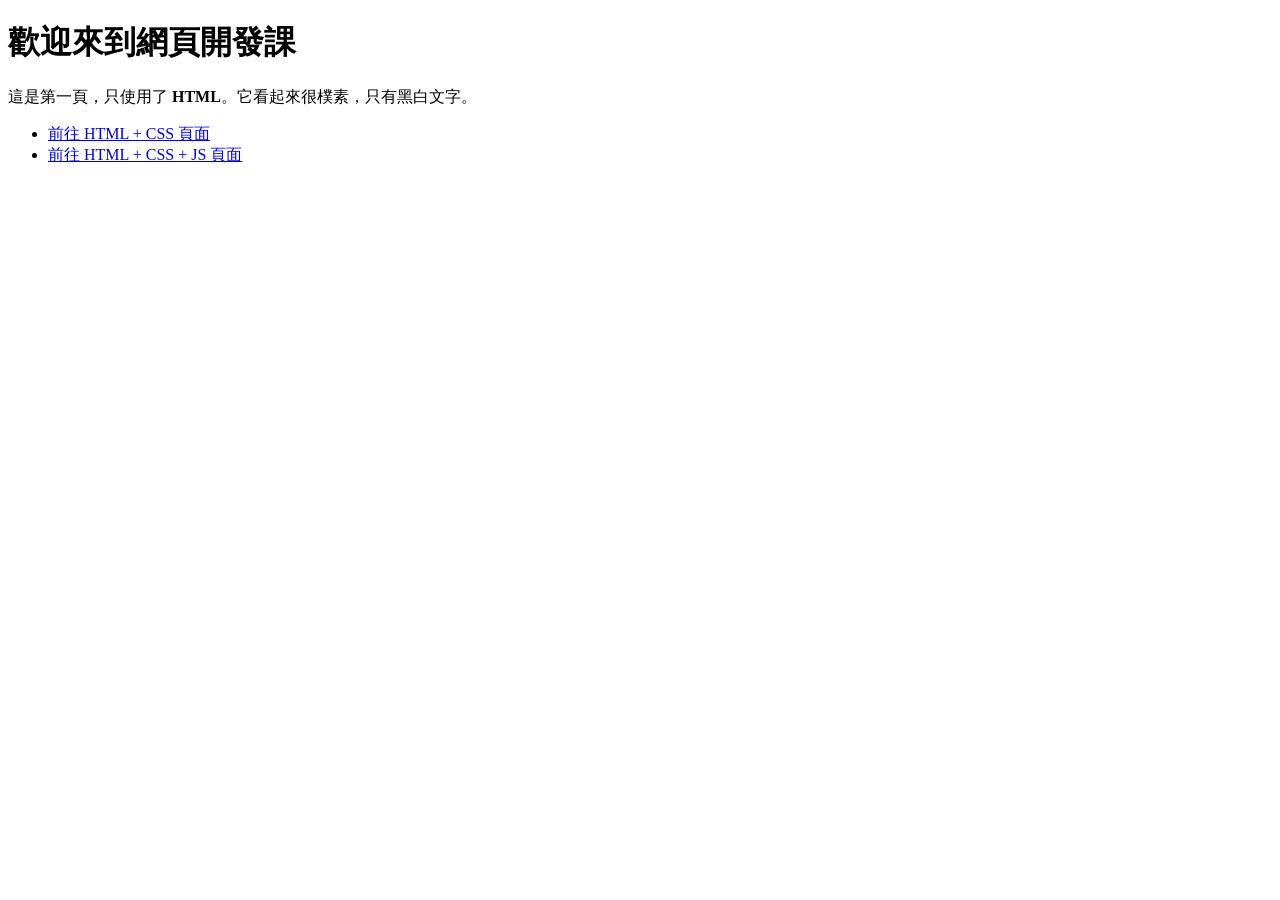
==== index.html @ a5337b9a "First commit" ====
<!DOCTYPE html>
<html lang="zh-Hant">
<head>
    <meta charset="UTF-8">
    <title>HTML 基礎 - WebBasic</title>
</head>
<body>
    <h1>歡迎來到網頁開發課</h1>
    <p>這是第一頁，只使用了 <strong>HTML</strong>。它看起來很樸素，只有黑白文字。</p>
    <nav>
        <ul>
            <li><a href="css-demo.html">前往 HTML + CSS 頁面</a></li>
            <li><a href="js-demo.html">前往 HTML + CSS + JS 頁面</a></li>
        </ul>
    </nav>
</body>
</html>
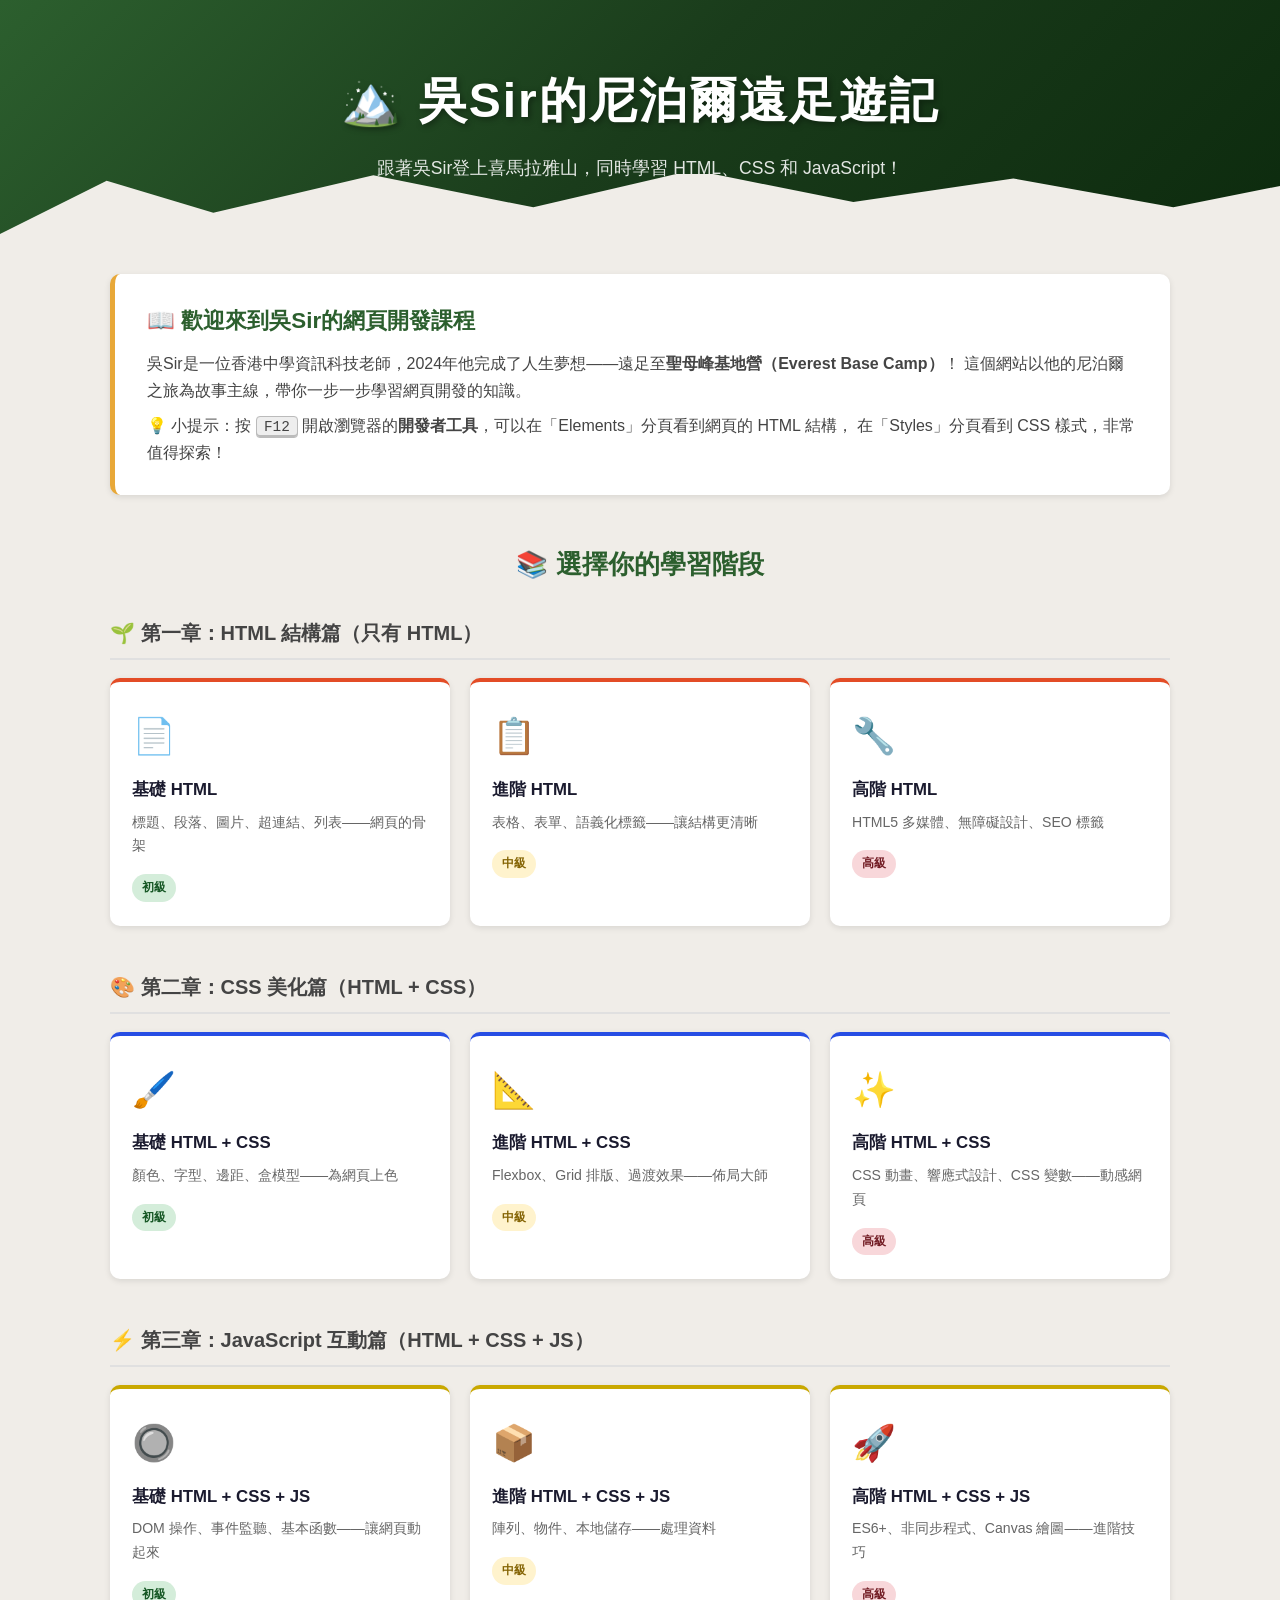
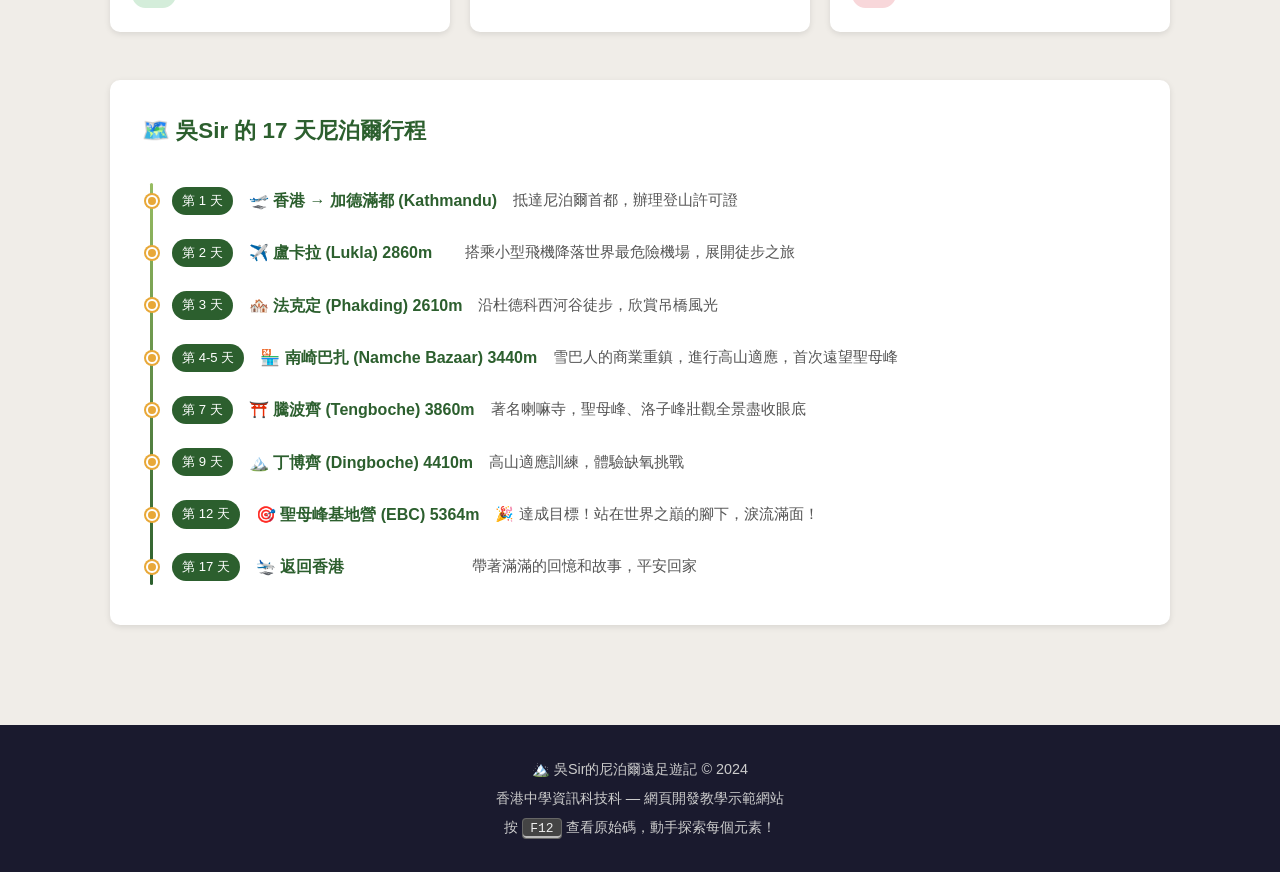
==== commit 609a1b7a: "update pages" ====
--- a/index.html
+++ b/index.html
@@ -1,17 +1,182 @@
 <!DOCTYPE html>
+<!-- 這是 HTML 文件的根元素，lang="zh-Hant" 表示繁體中文 -->
 <html lang="zh-Hant">
 <head>
+    <!-- meta charset 告訴瀏覽器使用 UTF-8 編碼（支援中文） -->
     <meta charset="UTF-8">
-    <title>HTML 基礎 - WebBasic</title>
+    <!-- viewport 設定讓網頁在手機上也能正常顯示（響應式設計） -->
+    <meta name="viewport" content="width=device-width, initial-scale=1.0">
+    <!-- description 是 SEO 用的網頁描述 -->
+    <meta name="description" content="吳Sir的尼泊爾遠足遊記 — 香港中學網頁開發教學示範網站">
+    <meta name="author" content="吳Sir">
+    <title>🏔️ 吳Sir的尼泊爾遠足遊記 — 主頁</title>
+    <!-- 連結外部 CSS 樣式表 -->
+    <link rel="stylesheet" href="style.css">
 </head>
 <body>
-    <h1>歡迎來到網頁開發課</h1>
-    <p>這是第一頁，只使用了 <strong>HTML</strong>。它看起來很樸素，只有黑白文字。</p>
-    <nav>
-        <ul>
-            <li><a href="css-demo.html">前往 HTML + CSS 頁面</a></li>
-            <li><a href="js-demo.html">前往 HTML + CSS + JS 頁面</a></li>
-        </ul>
-    </nav>
+
+    <!-- ========== 網站標題區 (Header) ========== -->
+    <header class="site-header">
+        <div class="header-content">
+            <h1>🏔️ 吳Sir的尼泊爾遠足遊記</h1>
+            <p class="subtitle">跟著吳Sir登上喜馬拉雅山，同時學習 HTML、CSS 和 JavaScript！</p>
+        </div>
+    </header>
+
+    <!-- ========== 主要內容區 (Main) ========== -->
+    <main class="container">
+
+        <!-- 介紹段落 -->
+        <section class="intro">
+            <h2>📖 歡迎來到吳Sir的網頁開發課程</h2>
+            <p>
+                吳Sir是一位香港中學資訊科技老師，2024年他完成了人生夢想——遠足至<strong>聖母峰基地營（Everest Base Camp）</strong>！
+                這個網站以他的尼泊爾之旅為故事主線，帶你一步一步學習網頁開發的知識。
+            </p>
+            <p>
+                💡 小提示：按 <kbd>F12</kbd> 開啟瀏覽器的<strong>開發者工具</strong>，可以在「Elements」分頁看到網頁的 HTML 結構，
+                在「Styles」分頁看到 CSS 樣式，非常值得探索！
+            </p>
+        </section>
+
+        <!-- ===== 課程導航卡片 ===== -->
+        <section class="courses">
+            <h2>📚 選擇你的學習階段</h2>
+
+            <!-- HTML 系列 -->
+            <div class="level-section">
+                <h3>🌱 第一章：HTML 結構篇（只有 HTML）</h3>
+                <div class="card-grid">
+                    <a href="html-basic.html" class="card card-html">
+                        <span class="card-icon">📄</span>
+                        <h4>基礎 HTML</h4>
+                        <p>標題、段落、圖片、超連結、列表——網頁的骨架</p>
+                        <span class="badge badge-beginner">初級</span>
+                    </a>
+                    <a href="html-intermediate.html" class="card card-html">
+                        <span class="card-icon">📋</span>
+                        <h4>進階 HTML</h4>
+                        <p>表格、表單、語義化標籤——讓結構更清晰</p>
+                        <span class="badge badge-intermediate">中級</span>
+                    </a>
+                    <a href="html-advanced.html" class="card card-html">
+                        <span class="card-icon">🔧</span>
+                        <h4>高階 HTML</h4>
+                        <p>HTML5 多媒體、無障礙設計、SEO 標籤</p>
+                        <span class="badge badge-advanced">高級</span>
+                    </a>
+                </div>
+            </div>
+
+            <!-- HTML + CSS 系列 -->
+            <div class="level-section">
+                <h3>🎨 第二章：CSS 美化篇（HTML + CSS）</h3>
+                <div class="card-grid">
+                    <a href="html-css-basic.html" class="card card-css">
+                        <span class="card-icon">🖌️</span>
+                        <h4>基礎 HTML + CSS</h4>
+                        <p>顏色、字型、邊距、盒模型——為網頁上色</p>
+                        <span class="badge badge-beginner">初級</span>
+                    </a>
+                    <a href="html-css-intermediate.html" class="card card-css">
+                        <span class="card-icon">📐</span>
+                        <h4>進階 HTML + CSS</h4>
+                        <p>Flexbox、Grid 排版、過渡效果——佈局大師</p>
+                        <span class="badge badge-intermediate">中級</span>
+                    </a>
+                    <a href="html-css-advanced.html" class="card card-css">
+                        <span class="card-icon">✨</span>
+                        <h4>高階 HTML + CSS</h4>
+                        <p>CSS 動畫、響應式設計、CSS 變數——動感網頁</p>
+                        <span class="badge badge-advanced">高級</span>
+                    </a>
+                </div>
+            </div>
+
+            <!-- HTML + CSS + JS 系列 -->
+            <div class="level-section">
+                <h3>⚡ 第三章：JavaScript 互動篇（HTML + CSS + JS）</h3>
+                <div class="card-grid">
+                    <a href="html-css-js-basic.html" class="card card-js">
+                        <span class="card-icon">🔘</span>
+                        <h4>基礎 HTML + CSS + JS</h4>
+                        <p>DOM 操作、事件監聽、基本函數——讓網頁動起來</p>
+                        <span class="badge badge-beginner">初級</span>
+                    </a>
+                    <a href="html-css-js-intermediate.html" class="card card-js">
+                        <span class="card-icon">📦</span>
+                        <h4>進階 HTML + CSS + JS</h4>
+                        <p>陣列、物件、本地儲存——處理資料</p>
+                        <span class="badge badge-intermediate">中級</span>
+                    </a>
+                    <a href="html-css-js-advanced.html" class="card card-js">
+                        <span class="card-icon">🚀</span>
+                        <h4>高階 HTML + CSS + JS</h4>
+                        <p>ES6+、非同步程式、Canvas 繪圖——進階技巧</p>
+                        <span class="badge badge-advanced">高級</span>
+                    </a>
+                </div>
+            </div>
+        </section>
+
+        <!-- ===== 行程時間軸 ===== -->
+        <section class="journey">
+            <h2>🗺️ 吳Sir 的 17 天尼泊爾行程</h2>
+            <div class="timeline">
+                <div class="timeline-item">
+                    <span class="day">第 1 天</span>
+                    <span class="location">🛫 香港 → 加德滿都 (Kathmandu)</span>
+                    <span class="desc">抵達尼泊爾首都，辦理登山許可證</span>
+                </div>
+                <div class="timeline-item">
+                    <span class="day">第 2 天</span>
+                    <span class="location">✈️ 盧卡拉 (Lukla) 2860m</span>
+                    <span class="desc">搭乘小型飛機降落世界最危險機場，展開徒步之旅</span>
+                </div>
+                <div class="timeline-item">
+                    <span class="day">第 3 天</span>
+                    <span class="location">🏘️ 法克定 (Phakding) 2610m</span>
+                    <span class="desc">沿杜德科西河谷徒步，欣賞吊橋風光</span>
+                </div>
+                <div class="timeline-item">
+                    <span class="day">第 4-5 天</span>
+                    <span class="location">🏪 南崎巴扎 (Namche Bazaar) 3440m</span>
+                    <span class="desc">雪巴人的商業重鎮，進行高山適應，首次遠望聖母峰</span>
+                </div>
+                <div class="timeline-item">
+                    <span class="day">第 7 天</span>
+                    <span class="location">⛩️ 騰波齊 (Tengboche) 3860m</span>
+                    <span class="desc">著名喇嘛寺，聖母峰、洛子峰壯觀全景盡收眼底</span>
+                </div>
+                <div class="timeline-item">
+                    <span class="day">第 9 天</span>
+                    <span class="location">🏔️ 丁博齊 (Dingboche) 4410m</span>
+                    <span class="desc">高山適應訓練，體驗缺氧挑戰</span>
+                </div>
+                <div class="timeline-item">
+                    <span class="day">第 12 天</span>
+                    <span class="location">🎯 聖母峰基地營 (EBC) 5364m</span>
+                    <span class="desc">🎉 達成目標！站在世界之巔的腳下，淚流滿面！</span>
+                </div>
+                <div class="timeline-item">
+                    <span class="day">第 17 天</span>
+                    <span class="location">🛬 返回香港</span>
+                    <span class="desc">帶著滿滿的回憶和故事，平安回家</span>
+                </div>
+            </div>
+        </section>
+
+    </main>
+
+    <!-- ========== 頁腳 (Footer) ========== -->
+    <footer class="site-footer">
+        <p>🏔️ 吳Sir的尼泊爾遠足遊記 &copy; 2024</p>
+        <p>香港中學資訊科技科 — 網頁開發教學示範網站</p>
+        <p>按 <kbd>F12</kbd> 查看原始碼，動手探索每個元素！</p>
+    </footer>
+
+    <!-- 連結外部 JavaScript 檔案 -->
+    <script src="script.js"></script>
+
 </body>
 </html>
--- a/style.css
+++ b/style.css
@@ -0,0 +1,322 @@
+/* =====================================================
+   吳Sir的尼泊爾遠足遊記 — 主要樣式表 (style.css)
+   這個檔案提供主頁及共用元素的樣式。
+   按 F12 開啟開發者工具，在「Elements」或「Styles」面板查看！
+   ===================================================== */
+
+/* === CSS 自定義屬性（變數）=== */
+/* 使用 var(--變數名) 就可以在任何地方引用這些顏色 */
+:root {
+    --color-primary:    #2c5f2e;   /* 山林深綠 */
+    --color-secondary:  #97bc62;   /* 嫩葉淺綠 */
+    --color-accent:     #e8a838;   /* 陽光金黃 */
+    --color-snow:       #f0ede8;   /* 雪山米白 */
+    --color-dark:       #1a1a2e;   /* 深夜藍黑 */
+    --color-html:       #e34c26;   /* HTML 橙色 */
+    --color-css:        #264de4;   /* CSS 藍色 */
+    --color-js:         #c9a800;   /* JS 深黃色 */
+    --font-main:        'Microsoft JhengHei', 'PingFang TC', 'Noto Sans TC', sans-serif;
+    --font-code:        'Consolas', 'Courier New', monospace;
+    --shadow-sm:        0 2px 6px rgba(0,0,0,0.10);
+    --shadow-md:        0 4px 14px rgba(0,0,0,0.15);
+    --shadow-lg:        0 8px 28px rgba(0,0,0,0.20);
+    --radius:           10px;
+    --transition:       all 0.3s ease;
+}
+
+/* === CSS 重置與基礎 === */
+*, *::before, *::after {
+    box-sizing: border-box;
+    margin: 0;
+    padding: 0;
+}
+
+body {
+    font-family: var(--font-main);
+    background-color: var(--color-snow);
+    color: var(--color-dark);
+    line-height: 1.7;
+    min-height: 100vh;
+}
+
+/* === 主頁標題列 === */
+.site-header {
+    background: linear-gradient(135deg, var(--color-primary) 0%, #1a3c1b 50%, #0d2b0e 100%);
+    color: white;
+    text-align: center;
+    padding: 60px 20px 50px;
+    position: relative;
+    overflow: hidden;
+}
+
+/* 雪山裝飾背景 */
+.site-header::before {
+    content: '';
+    position: absolute;
+    bottom: 0; left: 0; right: 0;
+    height: 60px;
+    background: url("data:image/svg+xml,%3Csvg xmlns='http://www.w3.org/2000/svg' viewBox='0 0 1200 60'%3E%3Cpolygon points='0,60 100,10 200,40 350,5 500,35 650,0 800,30 950,8 1100,35 1200,15 1200,60' fill='%23f0ede8'/%3E%3C/svg%3E") no-repeat bottom center / cover;
+}
+
+.site-header h1 {
+    font-size: clamp(1.8rem, 4vw, 3rem);
+    letter-spacing: 2px;
+    margin-bottom: 12px;
+    text-shadow: 2px 2px 6px rgba(0,0,0,0.4);
+}
+
+.site-header .subtitle {
+    font-size: 1.1rem;
+    opacity: 0.88;
+    max-width: 600px;
+    margin: 0 auto;
+}
+
+/* === 主容器 === */
+.container {
+    max-width: 1100px;
+    margin: 0 auto;
+    padding: 40px 20px;
+}
+
+/* === 介紹區塊 === */
+.intro {
+    background: white;
+    border-left: 5px solid var(--color-accent);
+    border-radius: var(--radius);
+    padding: 28px 32px;
+    margin-bottom: 48px;
+    box-shadow: var(--shadow-sm);
+}
+
+.intro h2 {
+    color: var(--color-primary);
+    margin-bottom: 10px;
+    font-size: 1.4rem;
+}
+
+.intro p {
+    margin-top: 8px;
+    color: #444;
+}
+
+kbd {
+    background: #eee;
+    border: 1px solid #bbb;
+    border-radius: 4px;
+    padding: 2px 7px;
+    font-family: var(--font-code);
+    font-size: 0.9em;
+    box-shadow: inset 0 -2px 0 #bbb;
+}
+
+/* === 課程區段標題 === */
+.courses h2 {
+    font-size: 1.6rem;
+    color: var(--color-primary);
+    margin-bottom: 30px;
+    text-align: center;
+}
+
+.level-section {
+    margin-bottom: 44px;
+}
+
+.level-section h3 {
+    font-size: 1.25rem;
+    color: #444;
+    margin-bottom: 18px;
+    padding-bottom: 8px;
+    border-bottom: 2px solid #e0e0e0;
+}
+
+/* === 卡片網格 === */
+.card-grid {
+    display: grid;
+    grid-template-columns: repeat(auto-fill, minmax(280px, 1fr));
+    gap: 20px;
+}
+
+/* === 導航卡片 === */
+.card {
+    display: block;
+    background: white;
+    border-radius: var(--radius);
+    padding: 24px 22px;
+    text-decoration: none;
+    color: var(--color-dark);
+    box-shadow: var(--shadow-sm);
+    border-top: 4px solid transparent;
+    transition: var(--transition);
+    position: relative;
+    overflow: hidden;
+}
+
+.card:hover {
+    transform: translateY(-5px);
+    box-shadow: var(--shadow-md);
+}
+
+.card-html  { border-top-color: var(--color-html); }
+.card-css   { border-top-color: var(--color-css);  }
+.card-js    { border-top-color: var(--color-js);   }
+
+.card:hover.card-html { background: #fff5f2; }
+.card:hover.card-css  { background: #f2f4ff; }
+.card:hover.card-js   { background: #fffbe6; }
+
+.card-icon {
+    font-size: 2.2rem;
+    margin-bottom: 10px;
+    display: block;
+}
+
+.card h4 {
+    font-size: 1.05rem;
+    margin-bottom: 6px;
+    color: var(--color-dark);
+}
+
+.card p {
+    font-size: 0.88rem;
+    color: #666;
+    margin-bottom: 14px;
+}
+
+/* === 難度徽章 === */
+.badge {
+    display: inline-block;
+    padding: 3px 10px;
+    border-radius: 20px;
+    font-size: 0.78rem;
+    font-weight: bold;
+}
+
+.badge-beginner    { background: #d4edda; color: #155724; }
+.badge-intermediate{ background: #fff3cd; color: #856404; }
+.badge-advanced    { background: #f8d7da; color: #721c24; }
+
+/* === 行程時間軸 === */
+.journey {
+    background: white;
+    border-radius: var(--radius);
+    padding: 32px;
+    margin-top: 48px;
+    box-shadow: var(--shadow-sm);
+}
+
+.journey h2 {
+    font-size: 1.4rem;
+    color: var(--color-primary);
+    margin-bottom: 24px;
+}
+
+.timeline {
+    display: flex;
+    flex-direction: column;
+    gap: 0;
+    position: relative;
+    padding-left: 30px;
+}
+
+.timeline::before {
+    content: '';
+    position: absolute;
+    left: 8px; top: 8px; bottom: 8px;
+    width: 3px;
+    background: linear-gradient(to bottom, var(--color-secondary), var(--color-primary));
+    border-radius: 3px;
+}
+
+.timeline-item {
+    display: flex;
+    align-items: center;
+    gap: 16px;
+    padding: 12px 0;
+    position: relative;
+}
+
+.timeline-item::before {
+    content: '';
+    position: absolute;
+    left: -26px;
+    width: 12px; height: 12px;
+    background: var(--color-accent);
+    border-radius: 50%;
+    border: 2px solid white;
+    box-shadow: 0 0 0 2px var(--color-accent);
+}
+
+.timeline-item .day {
+    background: var(--color-primary);
+    color: white;
+    padding: 3px 10px;
+    border-radius: 20px;
+    font-size: 0.82rem;
+    white-space: nowrap;
+    min-width: 55px;
+    text-align: center;
+}
+
+.timeline-item .location {
+    font-weight: bold;
+    color: var(--color-primary);
+    min-width: 200px;
+}
+
+.timeline-item .desc {
+    color: #555;
+    font-size: 0.93rem;
+}
+
+/* === 頁腳 === */
+.site-footer {
+    background: var(--color-dark);
+    color: #ccc;
+    text-align: center;
+    padding: 30px 20px;
+    margin-top: 60px;
+    font-size: 0.9rem;
+    line-height: 2;
+}
+
+.site-footer kbd {
+    background: #444;
+    border-color: #666;
+    color: #eee;
+}
+
+/* === 各頁面共用的「返回主頁」按鈕 === */
+.back-btn {
+    display: inline-block;
+    background: var(--color-primary);
+    color: white;
+    padding: 10px 22px;
+    border-radius: 30px;
+    text-decoration: none;
+    font-size: 0.95rem;
+    margin: 20px 0;
+    transition: var(--transition);
+}
+
+.back-btn:hover {
+    background: var(--color-secondary);
+    color: var(--color-dark);
+}
+
+/* === 響應式設計 === */
+@media (max-width: 640px) {
+    .timeline-item {
+        flex-direction: column;
+        align-items: flex-start;
+        gap: 6px;
+    }
+
+    .timeline-item .location {
+        min-width: unset;
+    }
+
+    .card-grid {
+        grid-template-columns: 1fr;
+    }
+}
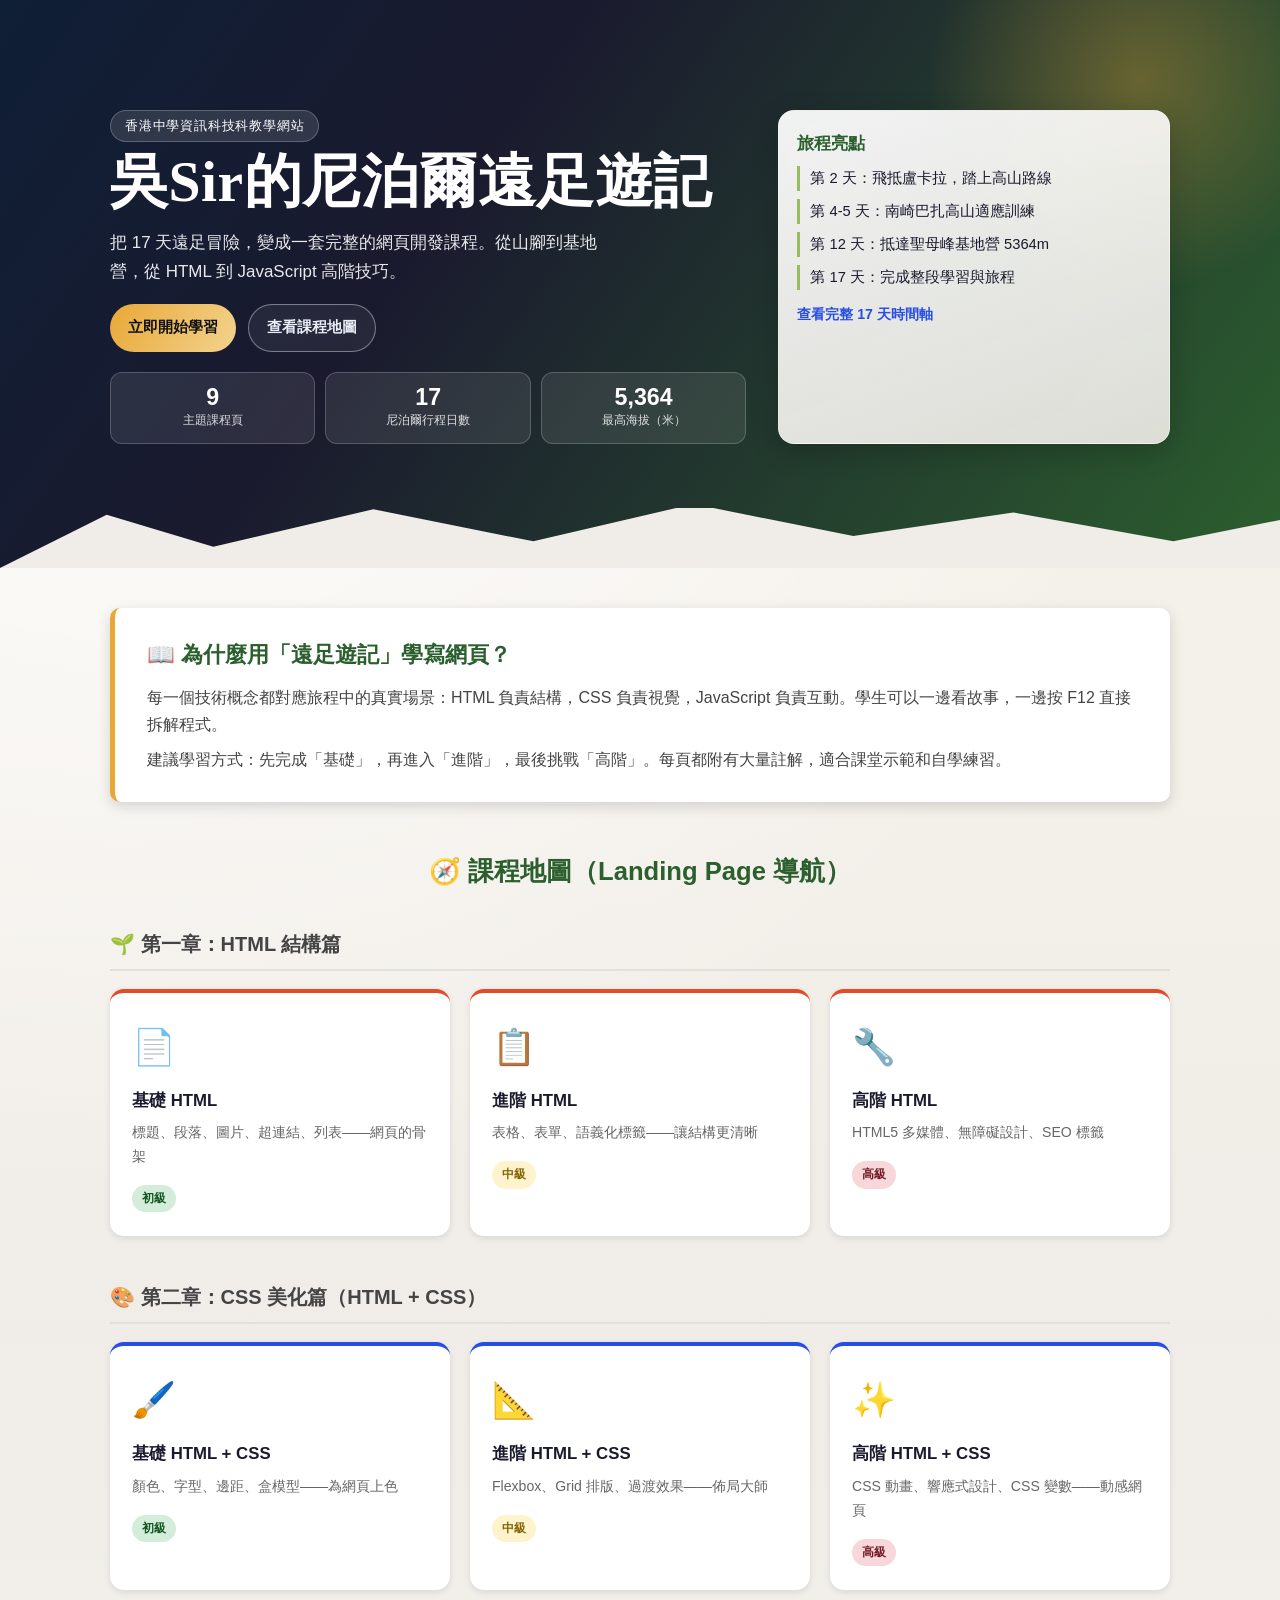
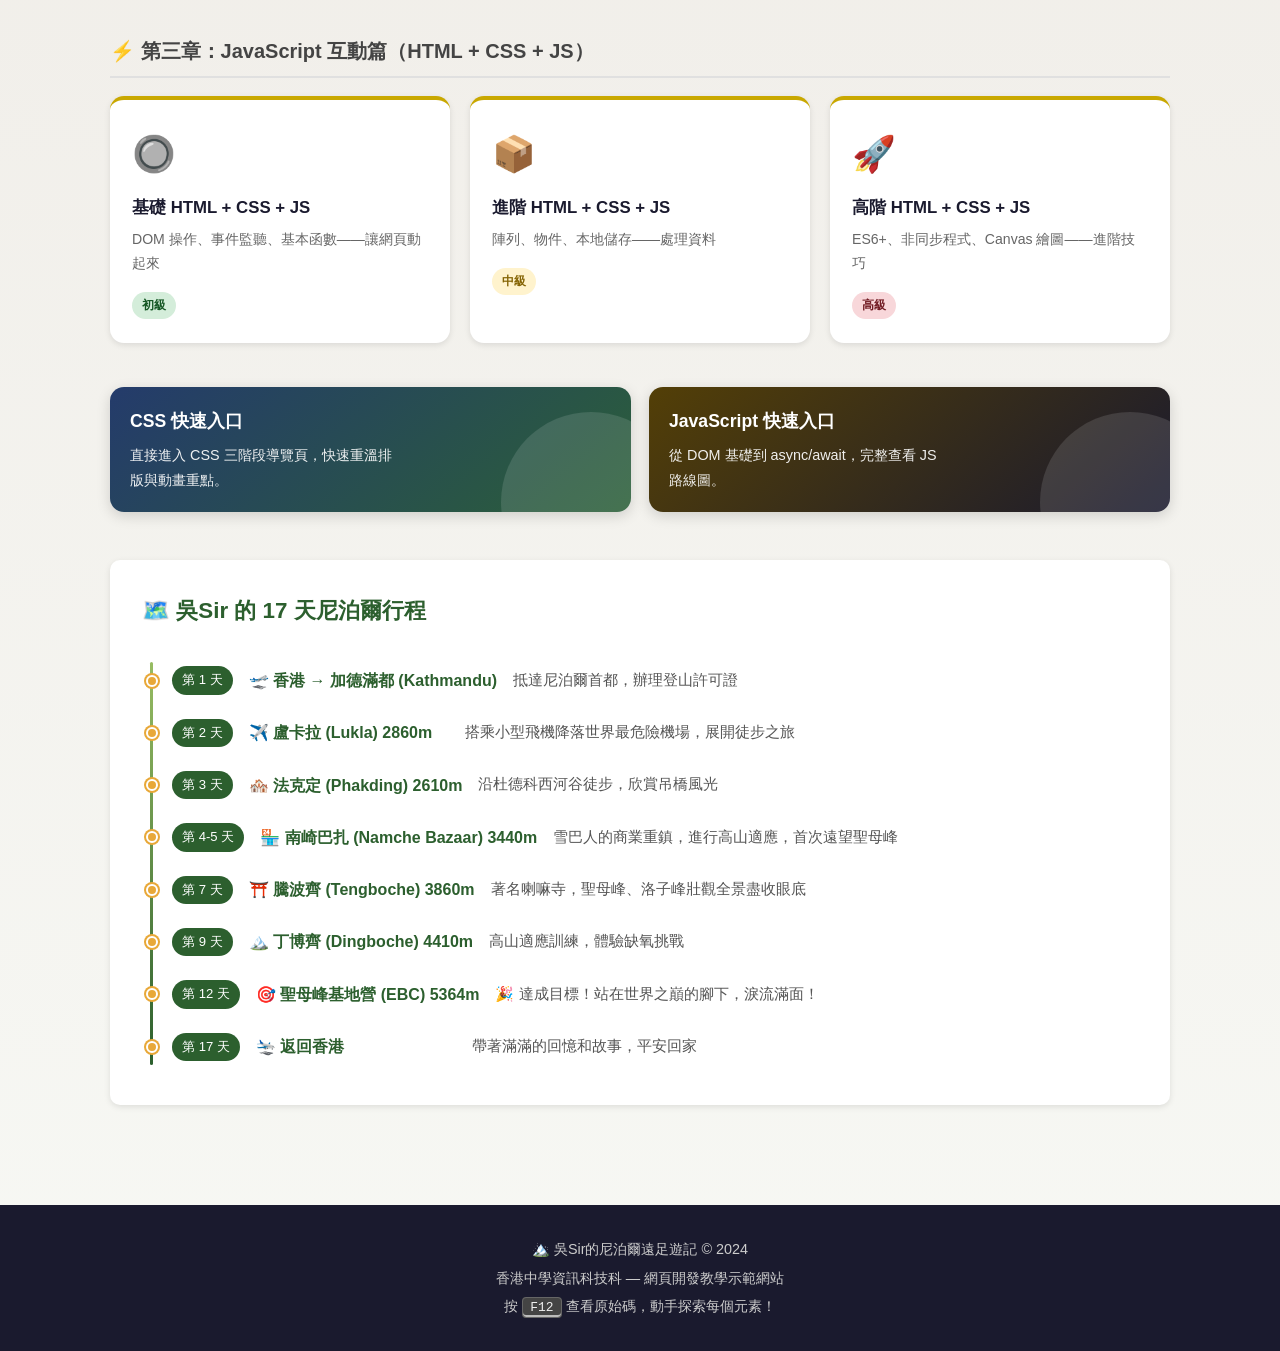
==== commit 6eaa0341: "update index" ====
--- a/index.html
+++ b/index.html
@@ -1,51 +1,68 @@
 <!DOCTYPE html>
-<!-- 這是 HTML 文件的根元素，lang="zh-Hant" 表示繁體中文 -->
 <html lang="zh-Hant">
 <head>
-    <!-- meta charset 告訴瀏覽器使用 UTF-8 編碼（支援中文） -->
     <meta charset="UTF-8">
-    <!-- viewport 設定讓網頁在手機上也能正常顯示（響應式設計） -->
     <meta name="viewport" content="width=device-width, initial-scale=1.0">
-    <!-- description 是 SEO 用的網頁描述 -->
     <meta name="description" content="吳Sir的尼泊爾遠足遊記 — 香港中學網頁開發教學示範網站">
     <meta name="author" content="吳Sir">
+    <meta name="theme-color" content="#1a1a2e">
     <title>🏔️ 吳Sir的尼泊爾遠足遊記 — 主頁</title>
-    <!-- 連結外部 CSS 樣式表 -->
     <link rel="stylesheet" href="style.css">
 </head>
 <body>
 
-    <!-- ========== 網站標題區 (Header) ========== -->
     <header class="site-header">
-        <div class="header-content">
-            <h1>🏔️ 吳Sir的尼泊爾遠足遊記</h1>
-            <p class="subtitle">跟著吳Sir登上喜馬拉雅山，同時學習 HTML、CSS 和 JavaScript！</p>
+        <div class="container hero-layout">
+            <div class="hero-copy reveal-on-scroll">
+                <p class="eyebrow">香港中學資訊科技科教學網站</p>
+                <h1>吳Sir的尼泊爾遠足遊記</h1>
+                <p class="subtitle">把 17 天遠足冒險，變成一套完整的網頁開發課程。從山腳到基地營，從 HTML 到 JavaScript 高階技巧。</p>
+                <div class="hero-actions">
+                    <a href="html-basic.html" class="btn btn-primary">立即開始學習</a>
+                    <a href="#learning-path" class="btn btn-secondary">查看課程地圖</a>
+                </div>
+                <div class="hero-metrics">
+                    <article class="metric-card">
+                        <p class="metric-value" data-count="9">0</p>
+                        <p class="metric-label">主題課程頁</p>
+                    </article>
+                    <article class="metric-card">
+                        <p class="metric-value" data-count="17">0</p>
+                        <p class="metric-label">尼泊爾行程日數</p>
+                    </article>
+                    <article class="metric-card">
+                        <p class="metric-value" data-count="5364">0</p>
+                        <p class="metric-label">最高海拔（米）</p>
+                    </article>
+                </div>
+            </div>
+
+            <aside class="hero-panel reveal-on-scroll" aria-label="旅程重點卡片">
+                <h2>旅程亮點</h2>
+                <ul>
+                    <li>第 2 天：飛抵盧卡拉，踏上高山路線</li>
+                    <li>第 4-5 天：南崎巴扎高山適應訓練</li>
+                    <li>第 12 天：抵達聖母峰基地營 5364m</li>
+                    <li>第 17 天：完成整段學習與旅程</li>
+                </ul>
+                <a href="#journey" class="text-link">查看完整 17 天時間軸</a>
+            </aside>
         </div>
     </header>
 
-    <!-- ========== 主要內容區 (Main) ========== -->
     <main class="container">
 
-        <!-- 介紹段落 -->
-        <section class="intro">
-            <h2>📖 歡迎來到吳Sir的網頁開發課程</h2>
-            <p>
-                吳Sir是一位香港中學資訊科技老師，2024年他完成了人生夢想——遠足至<strong>聖母峰基地營（Everest Base Camp）</strong>！
-                這個網站以他的尼泊爾之旅為故事主線，帶你一步一步學習網頁開發的知識。
-            </p>
-            <p>
-                💡 小提示：按 <kbd>F12</kbd> 開啟瀏覽器的<strong>開發者工具</strong>，可以在「Elements」分頁看到網頁的 HTML 結構，
-                在「Styles」分頁看到 CSS 樣式，非常值得探索！
-            </p>
-        </section>
-
-        <!-- ===== 課程導航卡片 ===== -->
-        <section class="courses">
-            <h2>📚 選擇你的學習階段</h2>
-
-            <!-- HTML 系列 -->
+        <section class="intro reveal-on-scroll">
+            <h2>📖 為什麼用「遠足遊記」學寫網頁？</h2>
+            <p>每一個技術概念都對應旅程中的真實場景：HTML 負責結構，CSS 負責視覺，JavaScript 負責互動。學生可以一邊看故事，一邊按 F12 直接拆解程式。</p>
+            <p>建議學習方式：先完成「基礎」，再進入「進階」，最後挑戰「高階」。每頁都附有大量註解，適合課堂示範和自學練習。</p>
+        </section>
+
+        <section class="courses reveal-on-scroll" id="learning-path">
+            <h2>🧭 課程地圖（Landing Page 導航）</h2>
+
             <div class="level-section">
-                <h3>🌱 第一章：HTML 結構篇（只有 HTML）</h3>
+                <h3>🌱 第一章：HTML 結構篇</h3>
                 <div class="card-grid">
                     <a href="html-basic.html" class="card card-html">
                         <span class="card-icon">📄</span>
@@ -68,7 +85,6 @@
                 </div>
             </div>
 
-            <!-- HTML + CSS 系列 -->
             <div class="level-section">
                 <h3>🎨 第二章：CSS 美化篇（HTML + CSS）</h3>
                 <div class="card-grid">
@@ -93,7 +109,6 @@
                 </div>
             </div>
 
-            <!-- HTML + CSS + JS 系列 -->
             <div class="level-section">
                 <h3>⚡ 第三章：JavaScript 互動篇（HTML + CSS + JS）</h3>
                 <div class="card-grid">
@@ -119,8 +134,18 @@
             </div>
         </section>
 
-        <!-- ===== 行程時間軸 ===== -->
-        <section class="journey">
+        <section class="shortcut-grid reveal-on-scroll" aria-label="快速入口">
+            <a href="css-demo.html" class="shortcut-card">
+                <h3>CSS 快速入口</h3>
+                <p>直接進入 CSS 三階段導覽頁，快速重溫排版與動畫重點。</p>
+            </a>
+            <a href="js-demo.html" class="shortcut-card">
+                <h3>JavaScript 快速入口</h3>
+                <p>從 DOM 基礎到 async/await，完整查看 JS 路線圖。</p>
+            </a>
+        </section>
+
+        <section class="journey reveal-on-scroll" id="journey">
             <h2>🗺️ 吳Sir 的 17 天尼泊爾行程</h2>
             <div class="timeline">
                 <div class="timeline-item">
@@ -168,15 +193,12 @@
 
     </main>
 
-    <!-- ========== 頁腳 (Footer) ========== -->
     <footer class="site-footer">
         <p>🏔️ 吳Sir的尼泊爾遠足遊記 &copy; 2024</p>
         <p>香港中學資訊科技科 — 網頁開發教學示範網站</p>
         <p>按 <kbd>F12</kbd> 查看原始碼，動手探索每個元素！</p>
     </footer>
 
-    <!-- 連結外部 JavaScript 檔案 -->
     <script src="script.js"></script>
-
 </body>
 </html>
--- a/style.css
+++ b/style.css
@@ -33,7 +33,9 @@
 
 body {
     font-family: var(--font-main);
-    background-color: var(--color-snow);
+    background:
+        radial-gradient(circle at 10% 5%, #ffffff 0%, rgba(255,255,255,0) 35%),
+        linear-gradient(180deg, #f8f4ec 0%, var(--color-snow) 45%, #f7f8f4 100%);
     color: var(--color-dark);
     line-height: 1.7;
     min-height: 100vh;
@@ -41,12 +43,23 @@
 
 /* === 主頁標題列 === */
 .site-header {
-    background: linear-gradient(135deg, var(--color-primary) 0%, #1a3c1b 50%, #0d2b0e 100%);
+    background:
+        linear-gradient(125deg, #0f1f36 0%, #1a1a2e 35%, #2c5f2e 100%);
     color: white;
-    text-align: center;
-    padding: 60px 20px 50px;
+    padding: 70px 0 84px;
     position: relative;
     overflow: hidden;
+}
+
+.site-header::after {
+    content: '';
+    position: absolute;
+    inset: -140px -80px auto auto;
+    width: 440px;
+    height: 440px;
+    border-radius: 50%;
+    background: radial-gradient(circle, rgba(232,168,56,0.34) 0%, rgba(232,168,56,0) 68%);
+    pointer-events: none;
 }
 
 /* 雪山裝飾背景 */
@@ -58,18 +71,146 @@
     background: url("data:image/svg+xml,%3Csvg xmlns='http://www.w3.org/2000/svg' viewBox='0 0 1200 60'%3E%3Cpolygon points='0,60 100,10 200,40 350,5 500,35 650,0 800,30 950,8 1100,35 1200,15 1200,60' fill='%23f0ede8'/%3E%3C/svg%3E") no-repeat bottom center / cover;
 }
 
-.site-header h1 {
-    font-size: clamp(1.8rem, 4vw, 3rem);
-    letter-spacing: 2px;
-    margin-bottom: 12px;
-    text-shadow: 2px 2px 6px rgba(0,0,0,0.4);
-}
-
-.site-header .subtitle {
-    font-size: 1.1rem;
-    opacity: 0.88;
-    max-width: 600px;
-    margin: 0 auto;
+.hero-layout {
+    display: grid;
+    grid-template-columns: minmax(0, 1.3fr) minmax(280px, 0.8fr);
+    gap: 32px;
+    align-items: end;
+    position: relative;
+    z-index: 2;
+}
+
+.hero-copy h1 {
+    font-family: 'Noto Serif TC', 'PMingLiU', serif;
+    font-size: clamp(2rem, 4.6vw, 3.6rem);
+    line-height: 1.12;
+    letter-spacing: 0.5px;
+    margin: 8px 0 14px;
+    text-wrap: balance;
+}
+
+.eyebrow {
+    display: inline-flex;
+    align-items: center;
+    gap: 8px;
+    background: rgba(255,255,255,0.12);
+    border: 1px solid rgba(255,255,255,0.22);
+    border-radius: 999px;
+    padding: 4px 14px;
+    font-size: 0.82rem;
+    letter-spacing: 0.8px;
+}
+
+.hero-copy .subtitle {
+    font-size: 1.06rem;
+    color: rgba(255,255,255,0.9);
+    max-width: 54ch;
+}
+
+.hero-actions {
+    display: flex;
+    flex-wrap: wrap;
+    gap: 12px;
+    margin-top: 18px;
+}
+
+.btn {
+    display: inline-flex;
+    align-items: center;
+    justify-content: center;
+    border-radius: 999px;
+    padding: 10px 18px;
+    text-decoration: none;
+    font-weight: bold;
+    font-size: 0.93rem;
+    transition: var(--transition);
+}
+
+.btn-primary {
+    color: #111;
+    background: linear-gradient(120deg, var(--color-accent), #f3d38e);
+}
+
+.btn-primary:hover {
+    transform: translateY(-2px);
+    box-shadow: 0 10px 18px rgba(232,168,56,0.35);
+}
+
+.btn-secondary {
+    color: #e8edf6;
+    border: 1px solid rgba(255,255,255,0.4);
+    background: rgba(255,255,255,0.06);
+}
+
+.btn-secondary:hover {
+    background: rgba(255,255,255,0.18);
+}
+
+.hero-metrics {
+    display: grid;
+    grid-template-columns: repeat(3, minmax(0, 1fr));
+    gap: 10px;
+    margin-top: 20px;
+}
+
+.metric-card {
+    background: rgba(255,255,255,0.09);
+    border: 1px solid rgba(255,255,255,0.2);
+    border-radius: 12px;
+    padding: 12px 10px;
+    text-align: center;
+}
+
+.metric-value {
+    font-size: 1.45rem;
+    font-weight: bold;
+    line-height: 1.1;
+}
+
+.metric-label {
+    font-size: 0.76rem;
+    opacity: 0.84;
+}
+
+.hero-panel {
+    align-self: stretch;
+    background: linear-gradient(160deg, rgba(255,255,255,0.94), rgba(240,237,232,0.9));
+    color: var(--color-dark);
+    border: 1px solid rgba(255,255,255,0.35);
+    border-radius: 16px;
+    padding: 18px 18px 16px;
+    box-shadow: var(--shadow-lg);
+    backdrop-filter: blur(4px);
+}
+
+.hero-panel h2 {
+    color: var(--color-primary);
+    font-size: 1.08rem;
+    margin-bottom: 8px;
+}
+
+.hero-panel ul {
+    list-style: none;
+    display: grid;
+    gap: 8px;
+    margin-bottom: 10px;
+}
+
+.hero-panel li {
+    font-size: 0.92rem;
+    padding-left: 10px;
+    border-left: 3px solid var(--color-secondary);
+}
+
+.text-link {
+    color: var(--color-css);
+    text-decoration: none;
+    font-size: 0.88rem;
+    font-weight: bold;
+}
+
+.text-link:hover {
+    text-decoration: underline;
 }
 
 /* === 主容器 === */
@@ -86,7 +227,7 @@
     border-radius: var(--radius);
     padding: 28px 32px;
     margin-bottom: 48px;
-    box-shadow: var(--shadow-sm);
+    box-shadow: var(--shadow-md);
 }
 
 .intro h2 {
@@ -114,7 +255,7 @@
 .courses h2 {
     font-size: 1.6rem;
     color: var(--color-primary);
-    margin-bottom: 30px;
+    margin-bottom: 34px;
     text-align: center;
 }
 
@@ -141,7 +282,7 @@
 .card {
     display: block;
     background: white;
-    border-radius: var(--radius);
+    border-radius: 14px;
     padding: 24px 22px;
     text-decoration: none;
     color: var(--color-dark);
@@ -153,7 +294,7 @@
 }
 
 .card:hover {
-    transform: translateY(-5px);
+    transform: translateY(-6px) scale(1.01);
     box-shadow: var(--shadow-md);
 }
 
@@ -195,6 +336,56 @@
 .badge-beginner    { background: #d4edda; color: #155724; }
 .badge-intermediate{ background: #fff3cd; color: #856404; }
 .badge-advanced    { background: #f8d7da; color: #721c24; }
+
+.shortcut-grid {
+    display: grid;
+    grid-template-columns: repeat(2, minmax(0, 1fr));
+    gap: 18px;
+    margin: 8px 0 44px;
+}
+
+.shortcut-card {
+    position: relative;
+    overflow: hidden;
+    border-radius: 14px;
+    text-decoration: none;
+    color: #fff;
+    padding: 20px;
+    min-height: 120px;
+    box-shadow: var(--shadow-md);
+    background: linear-gradient(140deg, #243b6b 0%, #2b5f38 100%);
+    transition: var(--transition);
+}
+
+.shortcut-card:last-child {
+    background: linear-gradient(140deg, #533f07 0%, #1a1a2e 100%);
+}
+
+.shortcut-card::after {
+    content: '';
+    position: absolute;
+    width: 180px;
+    height: 180px;
+    border-radius: 50%;
+    right: -50px;
+    bottom: -80px;
+    background: rgba(255,255,255,0.12);
+}
+
+.shortcut-card h3 {
+    font-size: 1.1rem;
+    margin-bottom: 6px;
+}
+
+.shortcut-card p {
+    max-width: 34ch;
+    font-size: 0.9rem;
+    opacity: 0.92;
+}
+
+.shortcut-card:hover {
+    transform: translateY(-4px);
+}
 
 /* === 行程時間軸 === */
 .journey {
@@ -304,8 +495,44 @@
     color: var(--color-dark);
 }
 
+.reveal-on-scroll {
+    opacity: 0;
+    transform: translateY(20px);
+    transition: opacity 0.65s ease, transform 0.65s ease;
+}
+
+.reveal-on-scroll.visible {
+    opacity: 1;
+    transform: translateY(0);
+}
+
 /* === 響應式設計 === */
 @media (max-width: 640px) {
+    .site-header {
+        padding: 58px 0 74px;
+    }
+
+    .hero-layout {
+        grid-template-columns: 1fr;
+    }
+
+    .hero-metrics {
+        grid-template-columns: 1fr;
+    }
+
+    .hero-copy h1 {
+        font-size: 2rem;
+    }
+
+    .hero-actions {
+        flex-direction: column;
+        align-items: stretch;
+    }
+
+    .shortcut-grid {
+        grid-template-columns: 1fr;
+    }
+
     .timeline-item {
         flex-direction: column;
         align-items: flex-start;
